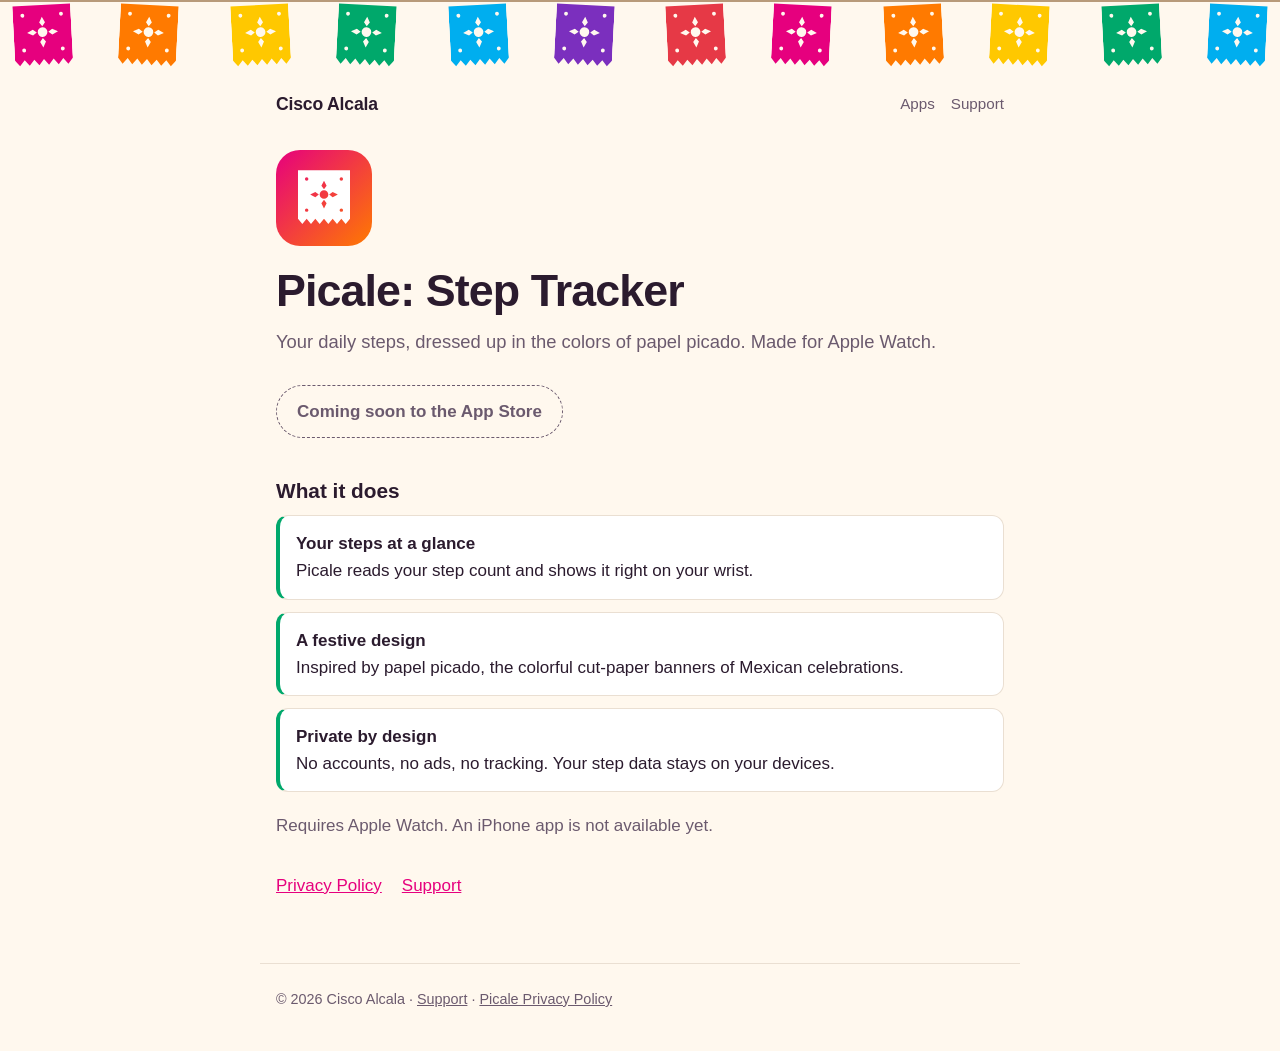
==== picale/index.html @ bf80feea "Add files via upload" ====
<!DOCTYPE html>
<html lang="en">
<head>
<meta charset="utf-8">
<meta name="viewport" content="width=device-width, initial-scale=1">
<title>Picale: Step Tracker for Apple Watch</title>
<meta name="description" content="A papel picado themed step tracker for Apple Watch.">
<link rel="stylesheet" href="/styles.css">
</head>
<body>
<svg style="display:none" aria-hidden="true"><symbol id="flag" viewBox="0 0 60 64"><path fill-rule="evenodd" d="M0 0H60V56l-5 6-5-6-5 6-5-6-5 6-5-6-5 6-5-6-5 6-5-6-5 6-5-6ZM25 28a5 5 0 1 0 10 0a5 5 0 1 0-10 0ZM30 12l3 6-3 4-3-4Z M30 44l3-6-3-4-3 4Z M14 28l6-3 4 3-4 3Z M46 28l-6-3-4 3 4 3ZM8 10a2 2 0 1 0 4 0a2 2 0 1 0-4 0Z M48 10a2 2 0 1 0 4 0a2 2 0 1 0-4 0ZM8 46a2 2 0 1 0 4 0a2 2 0 1 0-4 0Z M48 46a2 2 0 1 0 4 0a2 2 0 1 0-4 0Z"/></symbol></svg>
<div class="banner" aria-hidden="true"><svg fill="#E6007E"><use href="#flag"/></svg><svg fill="#FF7A00"><use href="#flag"/></svg><svg fill="#FFC800"><use href="#flag"/></svg><svg fill="#00A86B"><use href="#flag"/></svg><svg fill="#00AEEF"><use href="#flag"/></svg><svg fill="#7B2FBE"><use href="#flag"/></svg><svg fill="#E63946"><use href="#flag"/></svg><svg fill="#E6007E"><use href="#flag"/></svg><svg fill="#FF7A00"><use href="#flag"/></svg><svg fill="#FFC800"><use href="#flag"/></svg><svg fill="#00A86B"><use href="#flag"/></svg><svg fill="#00AEEF"><use href="#flag"/></svg></div>
<header class="site">
  <a class="home" href="/">Cisco Alcala</a>
  <nav><a href="/">Apps</a><a href="/support/">Support</a></nav>
</header>
<main>

<div class="icon lg"><svg fill="#FFFFFF" aria-hidden="true"><use href="#flag"/></svg></div>
<h1>Picale: Step Tracker</h1>
<p class="lead">Your daily steps, dressed up in the colors of papel picado. Made for Apple Watch.</p>
<span class="button soon">Coming soon to the App Store</span>

<h2>What it does</h2>
<ul class="features">
  <li><strong>Your steps at a glance</strong>Picale reads your step count and shows it right on your wrist.</li>
  <li><strong>A festive design</strong>Inspired by papel picado, the colorful cut-paper banners of Mexican celebrations.</li>
  <li><strong>Private by design</strong>No accounts, no ads, no tracking. Your step data stays on your devices.</li>
</ul>

<p class="muted" style="margin-top:20px">Requires Apple Watch. An iPhone app is not available yet.</p>

<div class="links">
  <a href="/picale/privacy/">Privacy Policy</a>
  <a href="/support/">Support</a>
</div>
</main>
<footer>
  &copy; 2026 Cisco Alcala &middot; <a href="/support/">Support</a> &middot; <a href="/picale/privacy/">Picale Privacy Policy</a>
</footer>
</body>
</html>
---- styles.css ----
:root {
  --bg: #FFF8EE;
  --surface: #FFFFFF;
  --text: #2B1B2E;
  --muted: #6B5A6E;
  --line: #EADFD2;
  --accent: #E6007E;
  --accent-2: #00A86B;
  --string: #B89A7A;
  --radius: 16px;
  --max: 760px;
}
@media (prefers-color-scheme: dark) {
  :root {
    --bg: #1C1320;
    --surface: #271C2C;
    --text: #F6EEF4;
    --muted: #BFAFC2;
    --line: #3A2C40;
    --accent: #FF4FA8;
    --accent-2: #3DDC97;
    --string: #7C6A58;
  }
}

* { box-sizing: border-box; }
html { -webkit-text-size-adjust: 100%; }
body {
  margin: 0;
  background: var(--bg);
  color: var(--text);
  font: 17px/1.6 -apple-system, BlinkMacSystemFont, "Segoe UI", Roboto, Helvetica, Arial, sans-serif;
}
a { color: var(--accent); }
a:hover { text-decoration-thickness: 2px; }

/* Papel picado banner */
.banner {
  display: flex;
  justify-content: space-between;
  gap: 4px;
  padding: 0 12px;
  border-top: 2px solid var(--string);
  overflow: hidden;
}
.banner svg { width: 44px; height: 52px; flex: 0 0 auto; transform-origin: top center; }
.banner svg:nth-child(odd) { transform: rotate(-3deg); }
.banner svg:nth-child(even) { transform: rotate(3deg); }
@media (min-width: 640px) { .banner svg { width: 58px; height: 68px; } }

header.site {
  max-width: var(--max);
  margin: 0 auto;
  padding: 20px 16px 0;
  display: flex;
  align-items: center;
  justify-content: space-between;
}
header.site a.home {
  font-weight: 800;
  font-size: 1.1rem;
  color: var(--text);
  text-decoration: none;
  letter-spacing: -0.01em;
}
header.site nav a { color: var(--muted); text-decoration: none; margin-left: 16px; font-size: 0.95rem; }
header.site nav a:hover { color: var(--accent); }

main {
  max-width: var(--max);
  margin: 0 auto;
  padding: 32px 16px 64px;
}
h1 { font-size: clamp(2rem, 6vw, 2.8rem); line-height: 1.1; letter-spacing: -0.02em; margin: 0 0 12px; }
h2 { font-size: 1.3rem; margin: 36px 0 8px; }
p.lead { font-size: 1.15rem; color: var(--muted); margin: 0 0 28px; }
.muted { color: var(--muted); }

/* App cards */
.apps { display: grid; gap: 16px; grid-template-columns: repeat(auto-fill, minmax(260px, 1fr)); }
.card {
  display: flex;
  gap: 16px;
  align-items: center;
  padding: 18px;
  background: var(--surface);
  border: 1px solid var(--line);
  border-radius: var(--radius);
  text-decoration: none;
  color: var(--text);
  transition: transform .15s ease, border-color .15s ease;
}
.card:hover { transform: translateY(-2px); border-color: var(--accent); }
.card strong { display: block; font-size: 1.05rem; }
.card span { color: var(--muted); font-size: 0.95rem; }

.icon {
  width: 64px; height: 64px; flex: 0 0 auto;
  border-radius: 16px;
  background: linear-gradient(135deg, #E6007E, #FF7A00);
  display: grid; place-items: center;
}
.icon svg { width: 34px; height: 40px; }
.icon.lg { width: 96px; height: 96px; border-radius: 24px; margin-bottom: 20px; }
.icon.lg svg { width: 52px; height: 60px; }

/* Features */
.features { list-style: none; padding: 0; margin: 0; display: grid; gap: 12px; }
.features li {
  padding: 14px 16px;
  background: var(--surface);
  border: 1px solid var(--line);
  border-left: 4px solid var(--accent-2);
  border-radius: 12px;
}
.features strong { display: block; }

.button {
  display: inline-block;
  padding: 12px 20px;
  border-radius: 999px;
  background: var(--text);
  color: var(--bg);
  text-decoration: none;
  font-weight: 600;
}
.button.soon { background: transparent; color: var(--muted); border: 1px dashed var(--muted); cursor: default; }
.links { margin-top: 32px; display: flex; flex-wrap: wrap; gap: 20px; }

/* Policy text */
.policy h2 { margin-top: 32px; }
.policy ul { padding-left: 20px; }
.policy li { margin-bottom: 6px; }
.note {
  padding: 14px 16px;
  background: var(--surface);
  border: 1px solid var(--line);
  border-radius: 12px;
}

footer {
  max-width: var(--max);
  margin: 0 auto;
  padding: 24px 16px 40px;
  border-top: 1px solid var(--line);
  color: var(--muted);
  font-size: 0.9rem;
}
footer a { color: var(--muted); }
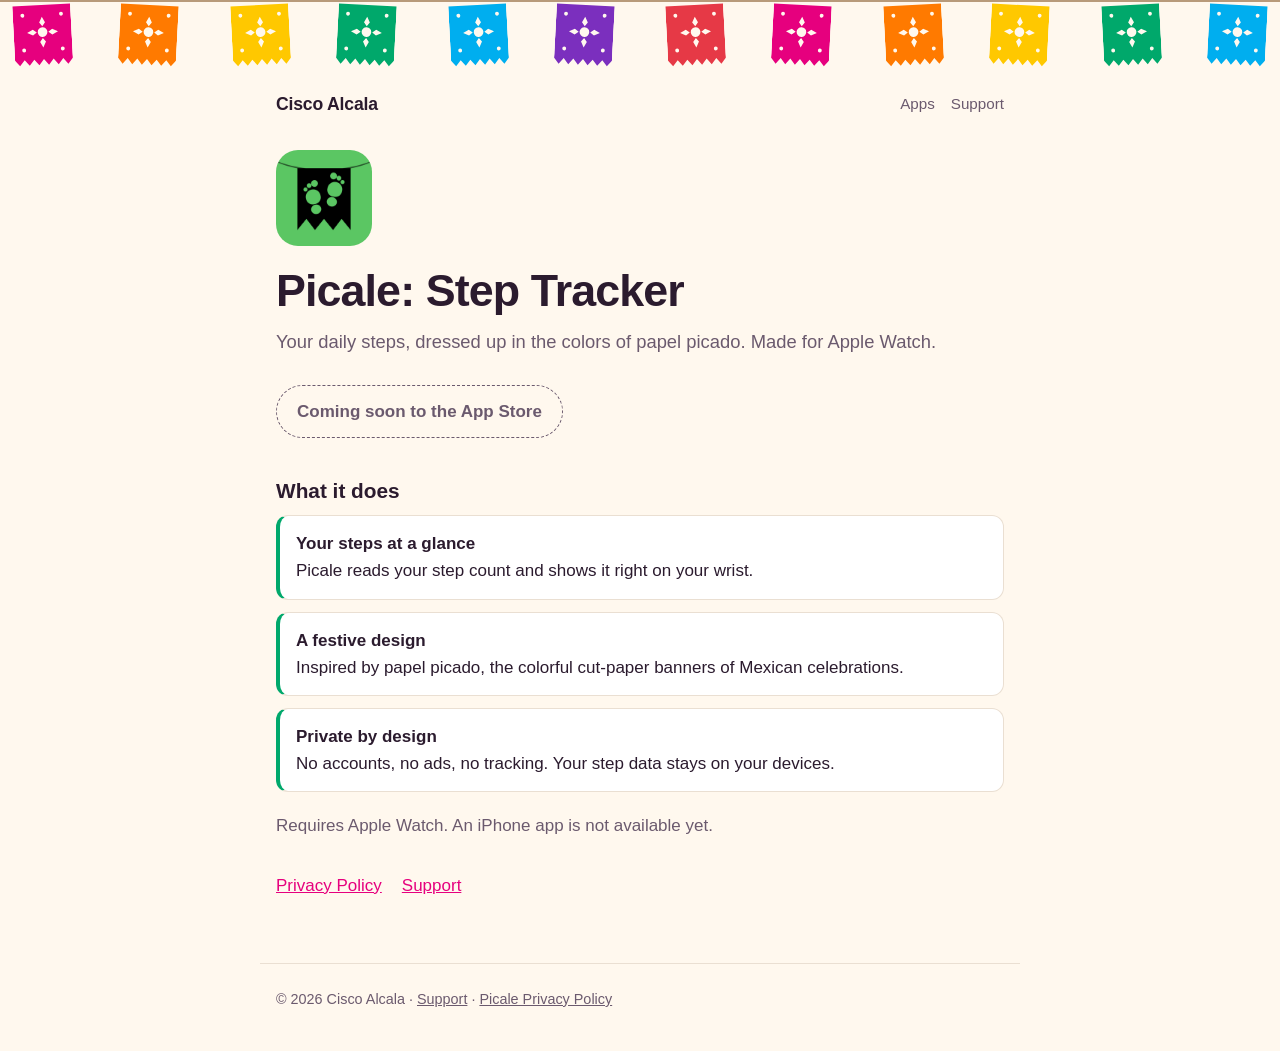
==== commit 3152a1bf: "Add files via upload" ====
--- a/picale/index.html
+++ b/picale/index.html
@@ -5,6 +5,8 @@
 <meta name="viewport" content="width=device-width, initial-scale=1">
 <title>Picale: Step Tracker for Apple Watch</title>
 <meta name="description" content="A papel picado themed step tracker for Apple Watch.">
+<link rel="icon" type="image/png" href="/picale/favicon.png">
+<link rel="apple-touch-icon" href="/picale/apple-touch-icon.png">
 <link rel="stylesheet" href="/styles.css">
 </head>
 <body>
@@ -16,7 +18,7 @@
 </header>
 <main>
 
-<div class="icon lg"><svg fill="#FFFFFF" aria-hidden="true"><use href="#flag"/></svg></div>
+<div class="icon lg"><img src="/picale/icon.png" alt="" width="96" height="96"></div>
 <h1>Picale: Step Tracker</h1>
 <p class="lead">Your daily steps, dressed up in the colors of papel picado. Made for Apple Watch.</p>
 <span class="button soon">Coming soon to the App Store</span>
--- a/styles.css
+++ b/styles.css
@@ -101,7 +101,7 @@
   display: grid; place-items: center;
 }
 .icon svg { width: 34px; height: 40px; }
-.icon.lg { width: 96px; height: 96px; border-radius: 24px; margin-bottom: 20px; }
+.icon.lg { width: 96px; height: 96px; border-radius: 22px; margin-bottom: 20px; }
 .icon.lg svg { width: 52px; height: 60px; }
 
 /* Features */
@@ -147,3 +147,7 @@
   font-size: 0.9rem;
 }
 footer a { color: var(--muted); }
+
+/* Real app icons */
+.icon:has(img) { background: none; overflow: hidden; border-radius: 22.5%; }
+.icon img { width: 100%; height: 100%; display: block; }
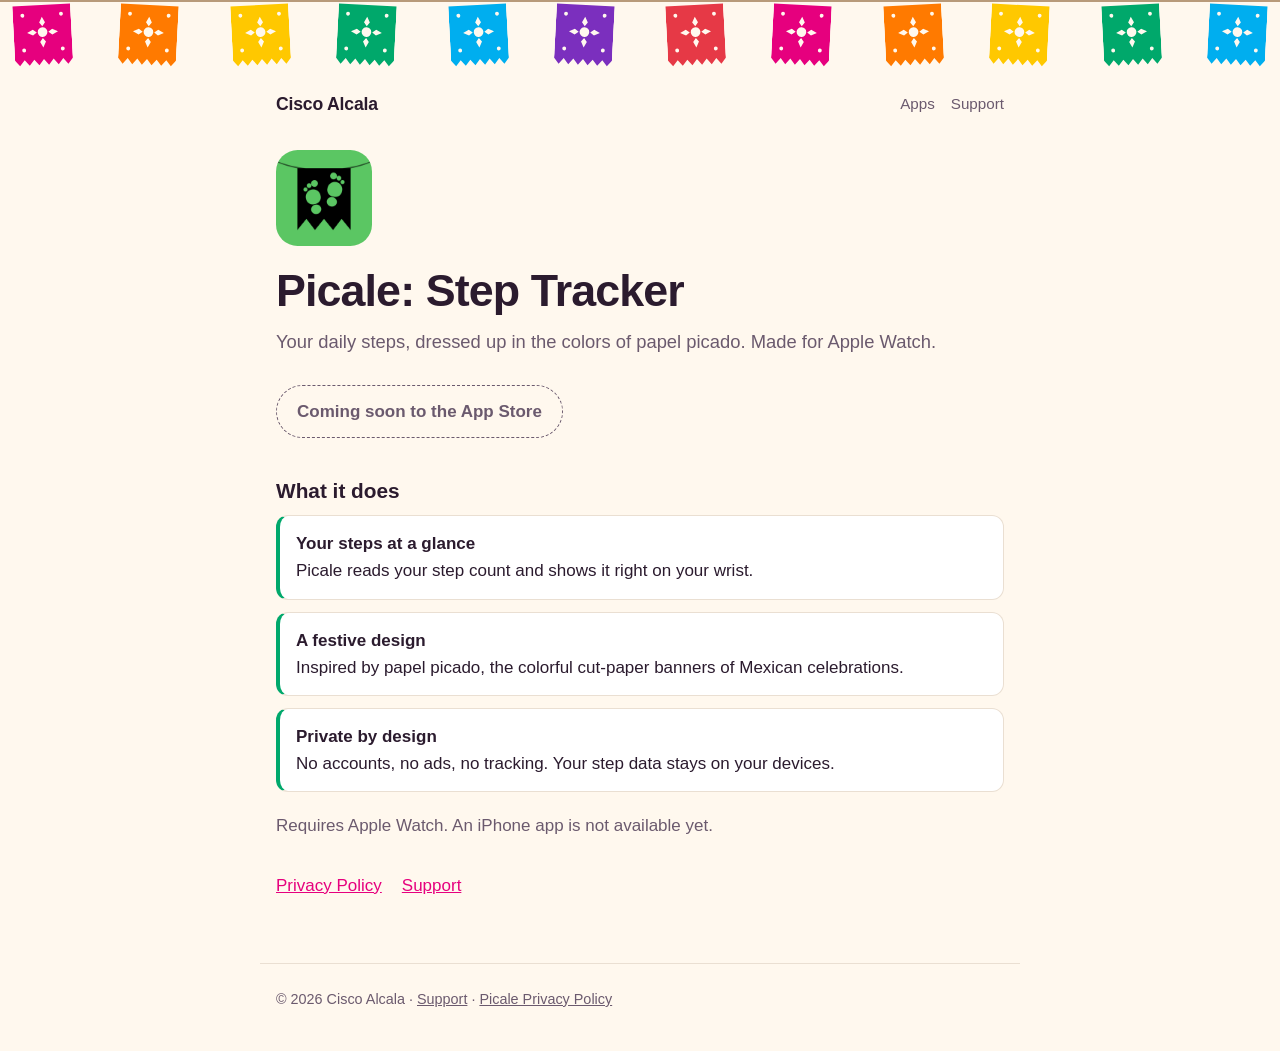
==== commit 748b813e: "Add files via upload" ====
--- a/picale/index.html
+++ b/picale/index.html
@@ -7,7 +7,7 @@
 <meta name="description" content="A papel picado themed step tracker for Apple Watch.">
 <link rel="icon" type="image/png" href="/picale/favicon.png">
 <link rel="apple-touch-icon" href="/picale/apple-touch-icon.png">
-<link rel="stylesheet" href="/styles.css">
+<link rel="stylesheet" href="/styles.css?v=2">
 </head>
 <body>
 <svg style="display:none" aria-hidden="true"><symbol id="flag" viewBox="0 0 60 64"><path fill-rule="evenodd" d="M0 0H60V56l-5 6-5-6-5 6-5-6-5 6-5-6-5 6-5-6-5 6-5-6-5 6-5-6ZM25 28a5 5 0 1 0 10 0a5 5 0 1 0-10 0ZM30 12l3 6-3 4-3-4Z M30 44l3-6-3-4-3 4Z M14 28l6-3 4 3-4 3Z M46 28l-6-3-4 3 4 3ZM8 10a2 2 0 1 0 4 0a2 2 0 1 0-4 0Z M48 10a2 2 0 1 0 4 0a2 2 0 1 0-4 0ZM8 46a2 2 0 1 0 4 0a2 2 0 1 0-4 0Z M48 46a2 2 0 1 0 4 0a2 2 0 1 0-4 0Z"/></symbol></svg>
@@ -18,7 +18,7 @@
 </header>
 <main>
 
-<div class="icon lg"><img src="/picale/icon.png" alt="" width="96" height="96"></div>
+<div class="icon lg app"><img src="/picale/icon.png" alt="" width="96" height="96"></div>
 <h1>Picale: Step Tracker</h1>
 <p class="lead">Your daily steps, dressed up in the colors of papel picado. Made for Apple Watch.</p>
 <span class="button soon">Coming soon to the App Store</span>
--- a/styles.css
+++ b/styles.css
@@ -149,5 +149,5 @@
 footer a { color: var(--muted); }
 
 /* Real app icons */
-.icon:has(img) { background: none; overflow: hidden; border-radius: 22.5%; }
-.icon img { width: 100%; height: 100%; display: block; }
+.icon.app { background: none; }
+.icon img { width: 100%; height: 100%; display: block; border-radius: 22.5%; }
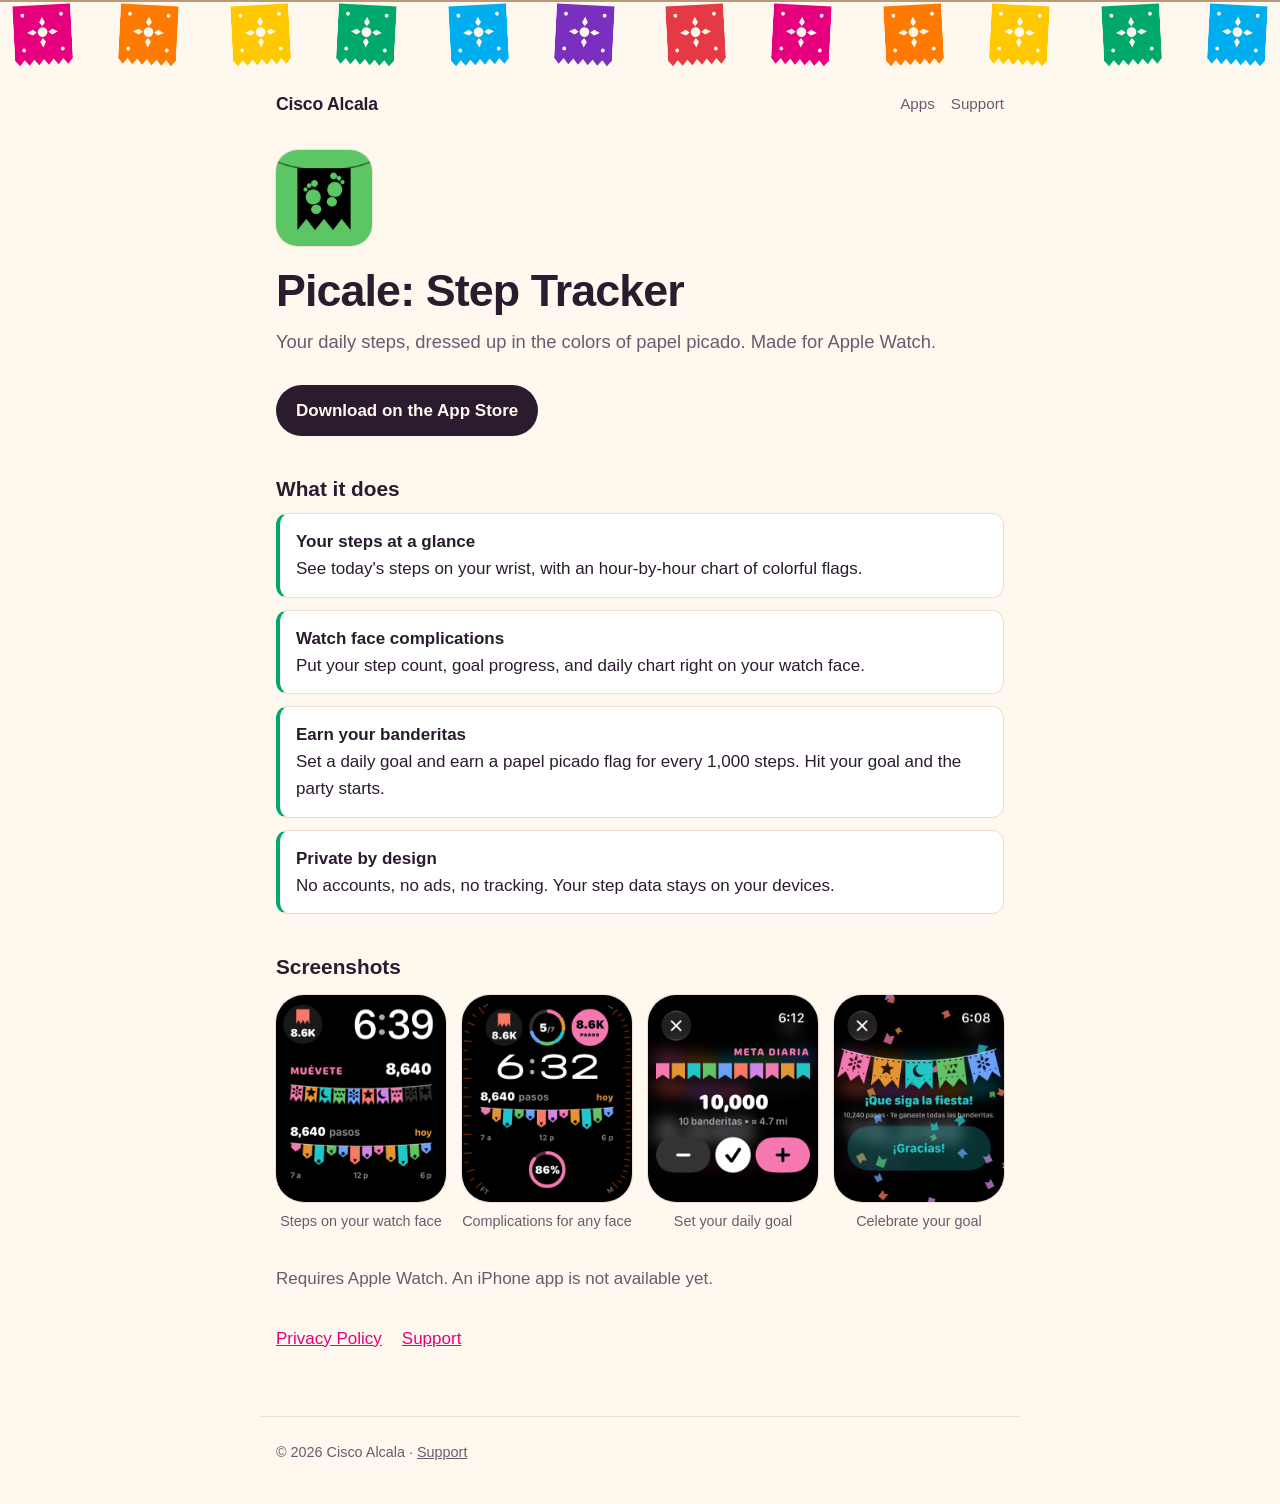
==== commit 02575c48: "Add files via upload" ====
--- a/picale/index.html
+++ b/picale/index.html
@@ -7,7 +7,7 @@
 <meta name="description" content="A papel picado themed step tracker for Apple Watch.">
 <link rel="icon" type="image/png" href="/picale/favicon.png">
 <link rel="apple-touch-icon" href="/picale/apple-touch-icon.png">
-<link rel="stylesheet" href="/styles.css?v=2">
+<link rel="stylesheet" href="/styles.css?v=5">
 </head>
 <body>
 <svg style="display:none" aria-hidden="true"><symbol id="flag" viewBox="0 0 60 64"><path fill-rule="evenodd" d="M0 0H60V56l-5 6-5-6-5 6-5-6-5 6-5-6-5 6-5-6-5 6-5-6-5 6-5-6ZM25 28a5 5 0 1 0 10 0a5 5 0 1 0-10 0ZM30 12l3 6-3 4-3-4Z M30 44l3-6-3-4-3 4Z M14 28l6-3 4 3-4 3Z M46 28l-6-3-4 3 4 3ZM8 10a2 2 0 1 0 4 0a2 2 0 1 0-4 0Z M48 10a2 2 0 1 0 4 0a2 2 0 1 0-4 0ZM8 46a2 2 0 1 0 4 0a2 2 0 1 0-4 0Z M48 46a2 2 0 1 0 4 0a2 2 0 1 0-4 0Z"/></symbol></svg>
@@ -21,14 +21,23 @@
 <div class="icon lg app"><img src="/picale/icon.png" alt="" width="96" height="96"></div>
 <h1>Picale: Step Tracker</h1>
 <p class="lead">Your daily steps, dressed up in the colors of papel picado. Made for Apple Watch.</p>
-<span class="button soon">Coming soon to the App Store</span>
+<a class="button" href="https://apps.apple.com/us/app/picale-step-tracker/id6817136010">Download on the App Store</a>
 
 <h2>What it does</h2>
 <ul class="features">
-  <li><strong>Your steps at a glance</strong>Picale reads your step count and shows it right on your wrist.</li>
-  <li><strong>A festive design</strong>Inspired by papel picado, the colorful cut-paper banners of Mexican celebrations.</li>
+  <li><strong>Your steps at a glance</strong>See today's steps on your wrist, with an hour-by-hour chart of colorful flags.</li>
+  <li><strong>Watch face complications</strong>Put your step count, goal progress, and daily chart right on your watch face.</li>
+  <li><strong>Earn your banderitas</strong>Set a daily goal and earn a papel picado flag for every 1,000 steps. Hit your goal and the party starts.</li>
   <li><strong>Private by design</strong>No accounts, no ads, no tracking. Your step data stays on your devices.</li>
 </ul>
+
+<h2>Screenshots</h2>
+<div class="shots">
+  <figure><img src="/picale/screenshots/face-modular.png" alt="Picale on a watch face showing 8,640 steps with a row of papel picado flags" width="211" height="257" loading="lazy"><figcaption>Steps on your watch face</figcaption></figure>
+  <figure><img src="/picale/screenshots/face-complications.png" alt="Picale complications on a watch face showing steps, goal progress and an hourly flag chart" width="211" height="257" loading="lazy"><figcaption>Complications for any face</figcaption></figure>
+  <figure><img src="/picale/screenshots/daily-goal.png" alt="Setting a daily goal of 10,000 steps, shown as 10 flags" width="211" height="257" loading="lazy"><figcaption>Set your daily goal</figcaption></figure>
+  <figure><img src="/picale/screenshots/goal-celebration.png" alt="A celebration with confetti after reaching the daily goal" width="211" height="257" loading="lazy"><figcaption>Celebrate your goal</figcaption></figure>
+</div>
 
 <p class="muted" style="margin-top:20px">Requires Apple Watch. An iPhone app is not available yet.</p>
 
@@ -38,7 +47,7 @@
 </div>
 </main>
 <footer>
-  &copy; 2026 Cisco Alcala &middot; <a href="/support/">Support</a> &middot; <a href="/picale/privacy/">Picale Privacy Policy</a>
+  &copy; 2026 Cisco Alcala &middot; <a href="/support/">Support</a>
 </footer>
 </body>
 </html>
--- a/styles.css
+++ b/styles.css
@@ -150,4 +150,14 @@
 
 /* Real app icons */
 .icon.app { background: none; }
-.icon img { width: 100%; height: 100%; display: block; border-radius: 22.5%; }
+.icon img { width: 100%; height: 100%; display: block; border-radius: 22.5%; box-shadow: 0 0 0 1px var(--line); }
+
+/* Screenshots */
+.shots { display: flex; gap: 16px; overflow-x: auto; scroll-snap-type: x mandatory; scroll-padding: 0 16px; padding: 4px 0 12px; margin: 0 -16px; padding-left: 16px; padding-right: 16px; }
+.shots figure { margin: 0; flex: 0 0 200px; scroll-snap-align: start; }
+.shots img { width: 100%; height: auto; display: block; border-radius: 28px; background: #000; box-shadow: 0 0 0 1px var(--line); }
+@media (min-width: 700px) {
+  .shots { display: grid; grid-template-columns: repeat(4, 1fr); overflow: visible; margin: 0; padding: 4px 0 12px; }
+  .shots figure { flex: none; }
+}
+.shots figcaption { margin-top: 8px; font-size: 0.9rem; color: var(--muted); text-align: center; }
